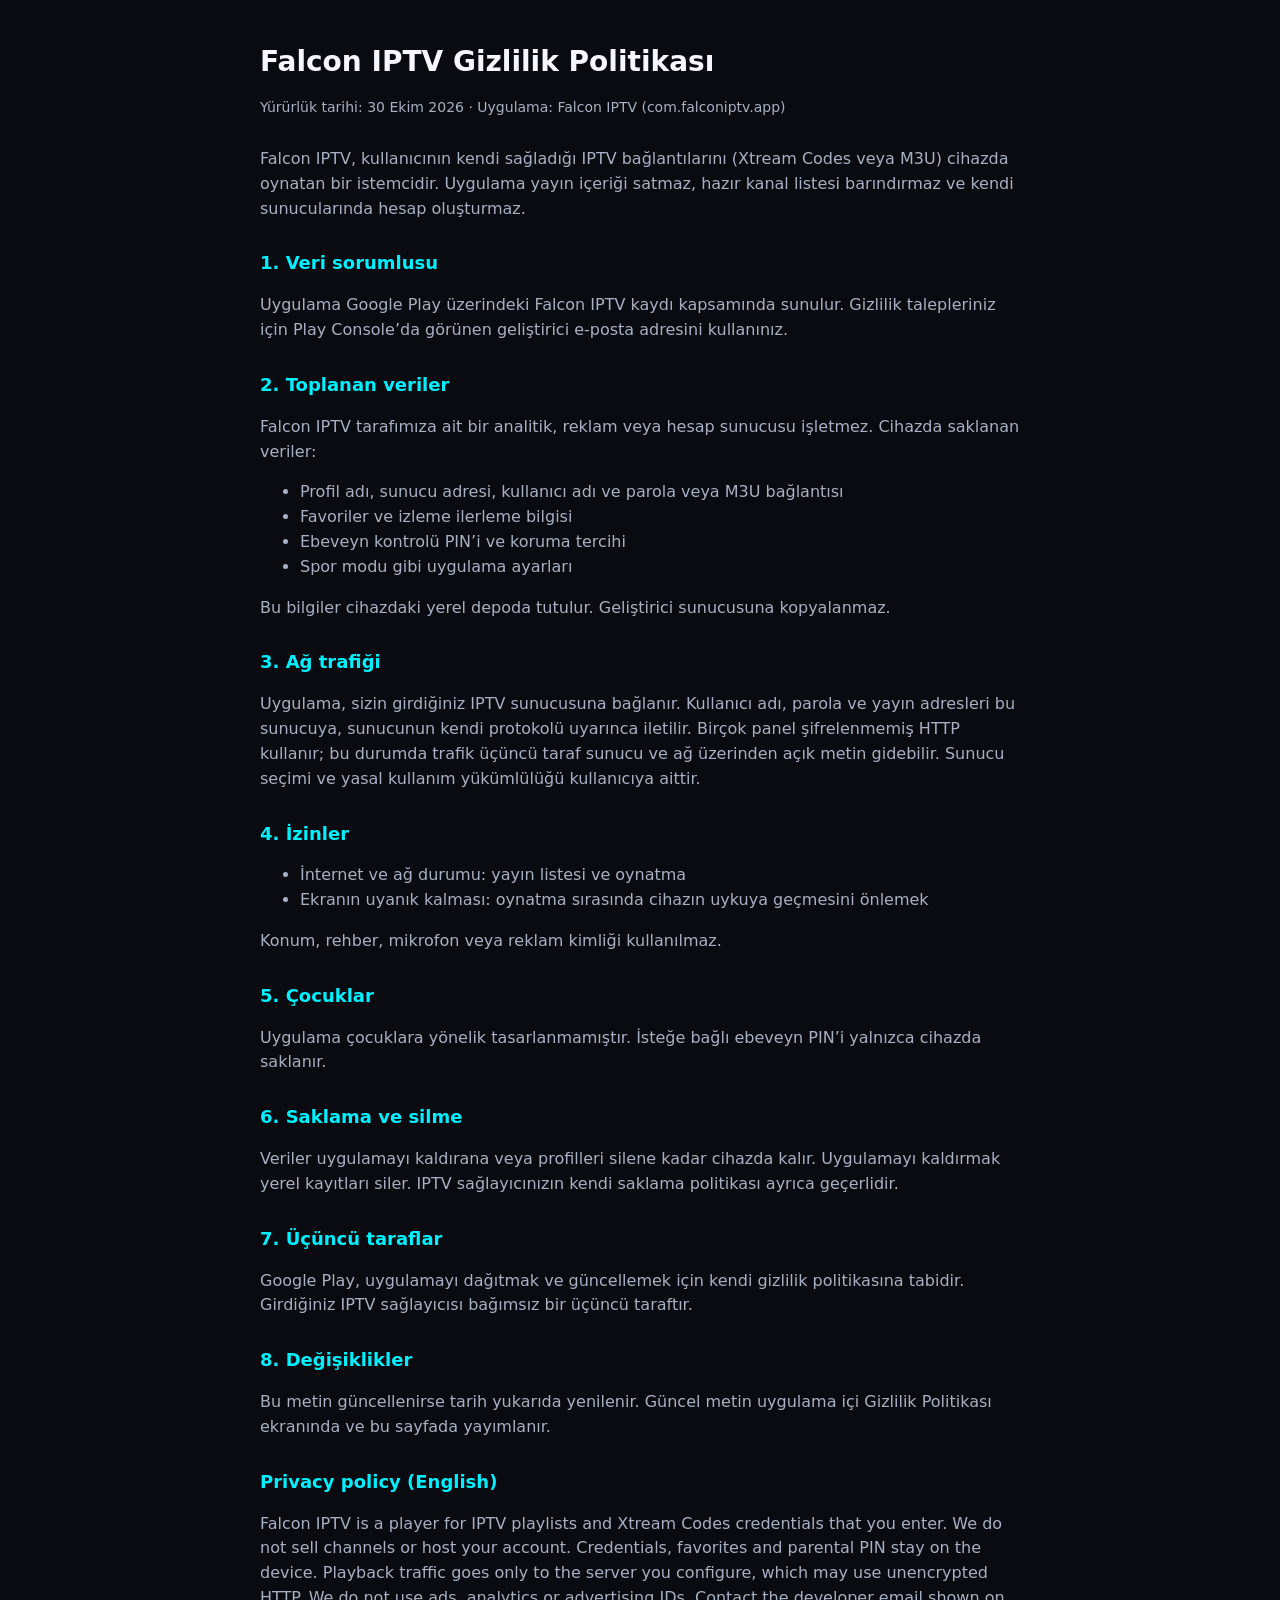
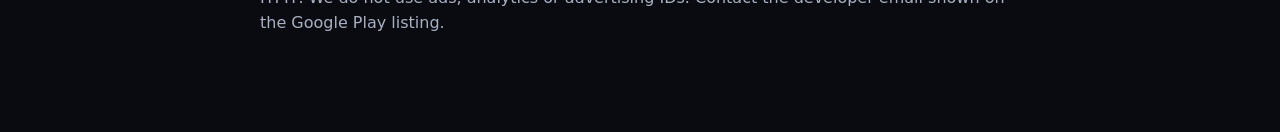
==== docs/index.html @ 145352aa "Publish the Play Store privacy policy on GitHub Pages. EOF  Co-authored-by: Cursor <cursoragent@curs" ====
<!DOCTYPE html>
<html lang="tr">
<head>
  <meta charset="utf-8"/>
  <meta http-equiv="refresh" content="0; url=privacy.html"/>
  <title>Falcon IPTV</title>
</head>
<body>
  <p><a href="privacy.html">Gizlilik Politikası</a></p>
</body>
</html>
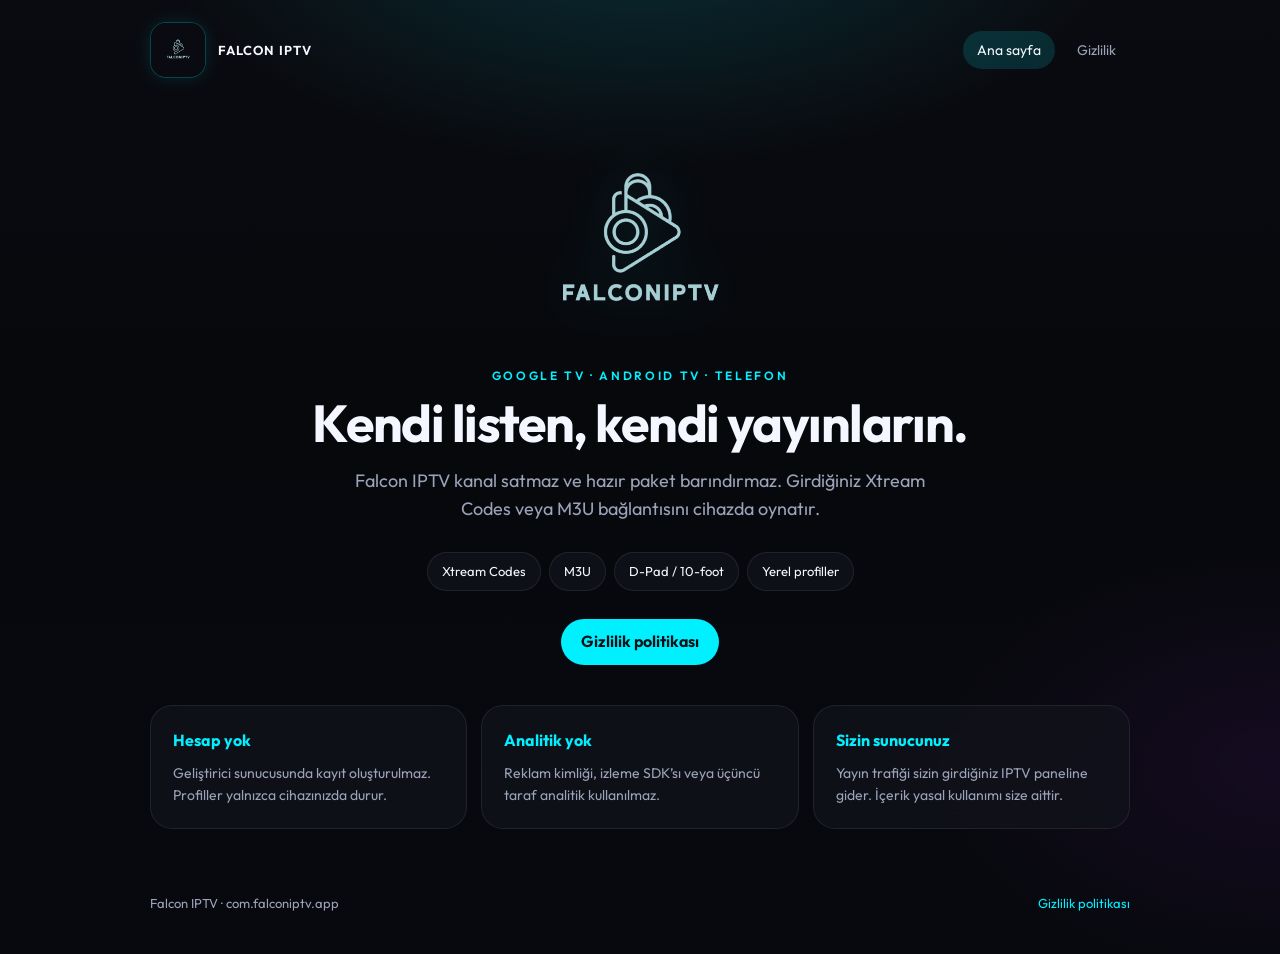
==== commit 09b6c152: "Brand the GitHub Pages site with the Falcon logo and a modern layout. Co-authored-by: Cursor <cursor" ====
--- a/docs/index.html
+++ b/docs/index.html
@@ -2,10 +2,65 @@
 <html lang="tr">
 <head>
   <meta charset="utf-8"/>
-  <meta http-equiv="refresh" content="0; url=privacy.html"/>
+  <meta name="viewport" content="width=device-width, initial-scale=1"/>
   <title>Falcon IPTV</title>
+  <meta name="description" content="Falcon IPTV, kendi Xtream Codes veya M3U bağlantınızı Google TV, Android TV ve telefonda oynatan bir istemcidir."/>
+  <link rel="icon" href="assets/icon.png"/>
+  <link rel="apple-touch-icon" href="assets/icon.png"/>
+  <link rel="preconnect" href="https://fonts.googleapis.com"/>
+  <link rel="preconnect" href="https://fonts.gstatic.com" crossorigin/>
+  <link href="https://fonts.googleapis.com/css2?family=Outfit:wght@400;500;650;700&display=swap" rel="stylesheet"/>
+  <link rel="stylesheet" href="styles.css"/>
 </head>
 <body>
-  <p><a href="privacy.html">Gizlilik Politikası</a></p>
+  <div class="wrap">
+    <header class="site-header">
+      <a class="brand" href="index.html">
+        <img src="assets/icon.png" alt="Falcon IPTV"/>
+        <span class="brand-name">FALCON IPTV</span>
+      </a>
+      <nav class="nav">
+        <a class="is-active" href="index.html">Ana sayfa</a>
+        <a href="privacy.html">Gizlilik</a>
+      </nav>
+    </header>
+
+    <section class="hero">
+      <img class="hero-logo" src="assets/falcon_logo.png" alt="Falcon IPTV logo"/>
+      <p class="kicker">GOOGLE TV · ANDROID TV · TELEFON</p>
+      <h1>Kendi listen, kendi yayınların.</h1>
+      <p class="lede">
+        Falcon IPTV kanal satmaz ve hazır paket barındırmaz. Girdiğiniz Xtream Codes
+        veya M3U bağlantısını cihazda oynatır.
+      </p>
+      <ul class="pills">
+        <li>Xtream Codes</li>
+        <li>M3U</li>
+        <li>D-Pad / 10-foot</li>
+        <li>Yerel profiller</li>
+      </ul>
+      <a class="btn" href="privacy.html">Gizlilik politikası</a>
+    </section>
+
+    <section class="grid">
+      <article class="card">
+        <h2>Hesap yok</h2>
+        <p>Geliştirici sunucusunda kayıt oluşturulmaz. Profiller yalnızca cihazınızda durur.</p>
+      </article>
+      <article class="card">
+        <h2>Analitik yok</h2>
+        <p>Reklam kimliği, izleme SDK’sı veya üçüncü taraf analitik kullanılmaz.</p>
+      </article>
+      <article class="card">
+        <h2>Sizin sunucunuz</h2>
+        <p>Yayın trafiği sizin girdiğiniz IPTV paneline gider. İçerik yasal kullanımı size aittir.</p>
+      </article>
+    </section>
+
+    <footer>
+      <span>Falcon IPTV · com.falconiptv.app</span>
+      <a href="privacy.html">Gizlilik politikası</a>
+    </footer>
+  </div>
 </body>
 </html>
--- a/docs/styles.css
+++ b/docs/styles.css
@@ -0,0 +1,238 @@
+:root {
+  color-scheme: dark;
+  --bg: #07080c;
+  --bg-soft: #0c0e16;
+  --surface: rgba(18, 20, 28, 0.72);
+  --line: rgba(255, 255, 255, 0.08);
+  --cyan: #00f0ff;
+  --cyan-dim: rgba(0, 240, 255, 0.14);
+  --text: #f4f7ff;
+  --muted: #9aa3b8;
+  --radius: 22px;
+}
+
+* { box-sizing: border-box; }
+
+html, body {
+  margin: 0;
+  min-height: 100%;
+}
+
+body {
+  font-family: "Outfit", system-ui, sans-serif;
+  color: var(--text);
+  background:
+    radial-gradient(900px 480px at 50% -10%, rgba(0, 240, 255, 0.16), transparent 55%),
+    radial-gradient(700px 420px at 100% 80%, rgba(176, 38, 255, 0.08), transparent 50%),
+    linear-gradient(180deg, #0a0b10 0%, var(--bg) 40%, #08090f 100%);
+  line-height: 1.6;
+}
+
+a { color: var(--cyan); text-decoration: none; }
+a:hover { text-decoration: underline; }
+
+.wrap {
+  width: min(980px, calc(100% - 40px));
+  margin: 0 auto;
+}
+
+.site-header {
+  display: flex;
+  align-items: center;
+  justify-content: space-between;
+  gap: 16px;
+  padding: 22px 0 8px;
+}
+
+.brand {
+  display: flex;
+  align-items: center;
+  gap: 12px;
+  color: inherit;
+  text-decoration: none;
+}
+
+.brand img {
+  width: 56px;
+  height: 56px;
+  border-radius: 16px;
+  border: 1px solid rgba(0, 240, 255, 0.28);
+  background: #05060a;
+  object-fit: cover;
+  box-shadow: 0 0 18px rgba(0, 240, 255, 0.12);
+}
+
+.brand-name {
+  font-weight: 650;
+  letter-spacing: 0.08em;
+  font-size: 13px;
+}
+
+.nav {
+  display: flex;
+  gap: 8px;
+}
+
+.nav a {
+  color: var(--muted);
+  text-decoration: none;
+  padding: 8px 14px;
+  border-radius: 999px;
+  font-size: 14px;
+}
+
+.nav a:hover,
+.nav a.is-active {
+  color: var(--text);
+  background: var(--cyan-dim);
+  text-decoration: none;
+}
+
+.hero {
+  text-align: center;
+  padding: 48px 0 28px;
+}
+
+.hero-logo {
+  width: min(280px, 70vw);
+  height: auto;
+  margin: 0 auto 8px;
+  display: block;
+  filter: drop-shadow(0 0 28px rgba(0, 240, 255, 0.18));
+}
+
+.kicker {
+  color: var(--cyan);
+  letter-spacing: 0.22em;
+  font-size: 12px;
+  font-weight: 600;
+  margin: 0 0 10px;
+}
+
+h1 {
+  font-size: clamp(32px, 5vw, 52px);
+  line-height: 1.1;
+  margin: 0 0 14px;
+  letter-spacing: -0.03em;
+}
+
+.lede {
+  max-width: 620px;
+  margin: 0 auto 28px;
+  color: var(--muted);
+  font-size: 18px;
+}
+
+.pills {
+  display: flex;
+  flex-wrap: wrap;
+  justify-content: center;
+  gap: 8px;
+  margin: 0 0 28px;
+  padding: 0;
+  list-style: none;
+}
+
+.pills li {
+  border: 1px solid var(--line);
+  background: var(--surface);
+  border-radius: 999px;
+  padding: 8px 14px;
+  font-size: 13px;
+  color: var(--text);
+}
+
+.btn {
+  display: inline-flex;
+  align-items: center;
+  justify-content: center;
+  min-height: 46px;
+  padding: 0 20px;
+  border-radius: 999px;
+  background: var(--cyan);
+  color: #041016;
+  font-weight: 650;
+  text-decoration: none;
+}
+
+.btn:hover { filter: brightness(1.05); text-decoration: none; }
+
+.grid {
+  display: grid;
+  grid-template-columns: repeat(3, 1fr);
+  gap: 14px;
+  padding: 12px 0 64px;
+}
+
+.card {
+  background: var(--surface);
+  border: 1px solid var(--line);
+  border-radius: var(--radius);
+  padding: 22px;
+  backdrop-filter: blur(16px);
+}
+
+.card h2 {
+  margin: 0 0 8px;
+  font-size: 16px;
+  color: var(--cyan);
+}
+
+.card p {
+  margin: 0;
+  color: var(--muted);
+  font-size: 14px;
+}
+
+.article {
+  background: var(--surface);
+  border: 1px solid var(--line);
+  border-radius: 28px;
+  padding: 36px 32px 40px;
+  margin: 24px 0 72px;
+  backdrop-filter: blur(16px);
+}
+
+.meta {
+  color: var(--muted);
+  margin: 0 0 22px;
+  font-size: 14px;
+}
+
+.article h2 {
+  font-size: 18px;
+  color: var(--cyan);
+  margin: 28px 0 8px;
+}
+
+.article p,
+.article li {
+  color: var(--muted);
+}
+
+.article ul {
+  padding-left: 18px;
+}
+
+.en {
+  margin-top: 36px;
+  padding-top: 24px;
+  border-top: 1px solid var(--line);
+}
+
+footer {
+  color: var(--muted);
+  font-size: 13px;
+  padding: 0 0 40px;
+  display: flex;
+  justify-content: space-between;
+  gap: 12px;
+  flex-wrap: wrap;
+}
+
+@media (max-width: 760px) {
+  .grid { grid-template-columns: 1fr; }
+  .article { padding: 24px 18px 32px; }
+  .hero { padding: 28px 0 16px; }
+  .hero-logo { width: min(200px, 64vw); }
+}
